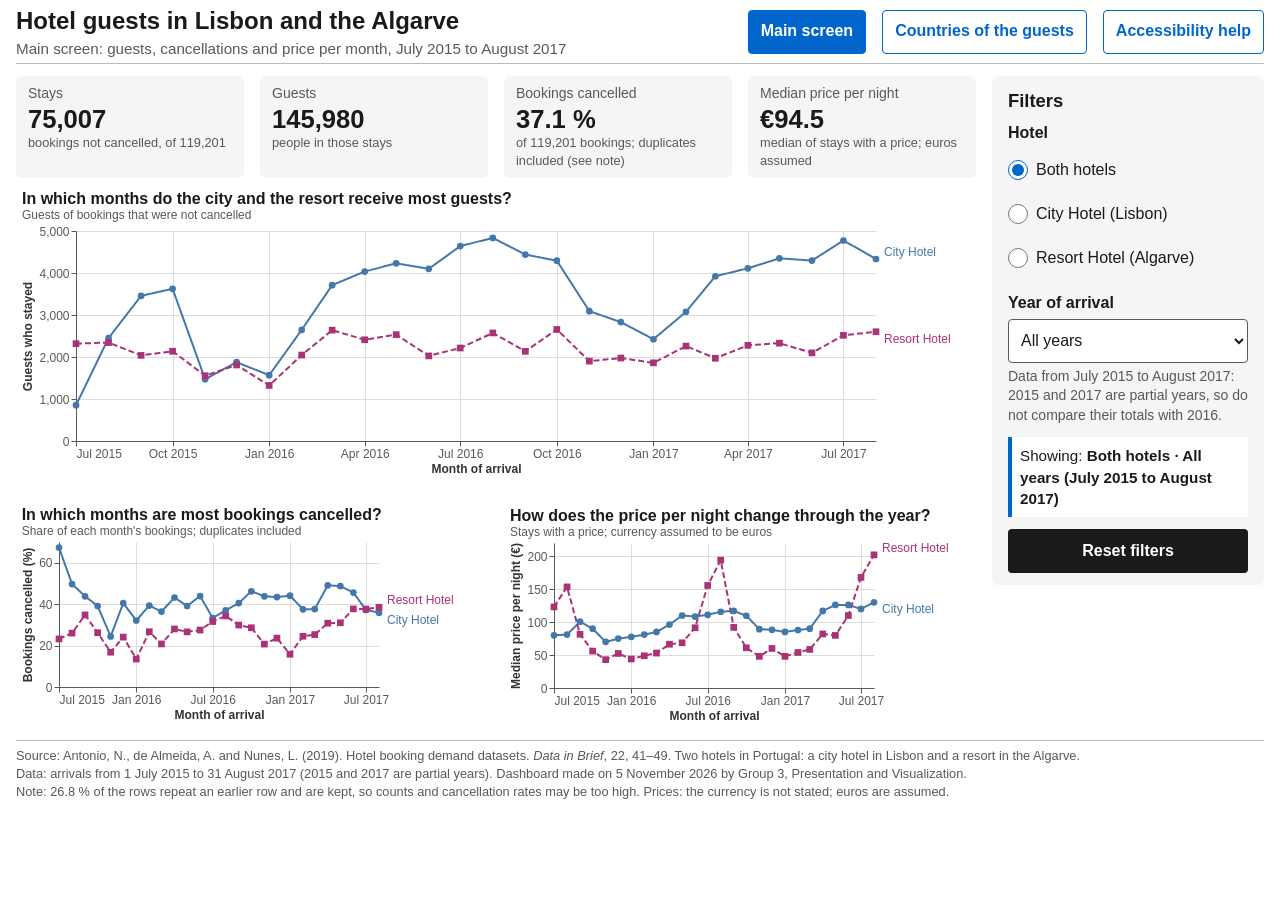
==== Delivery 1/Part 6 - Implementation and Delivery/dashboard/index.html @ 63e3bc4a "Clase 20261105" ====
<!DOCTYPE html>
<html lang="en">
<head>
  <meta charset="utf-8">
  <meta name="viewport" content="width=device-width, initial-scale=1">
  <title>Hotel guests in Lisbon and the Algarve: main screen</title>
  <meta name="description" content="When the city hotel and the resort hotel receive guests, how many bookings are cancelled and how the price changes, July 2015 to August 2017.">
  <link rel="stylesheet" href="dashboard.css">
</head>
<body>
  <a class="skip-link" href="#charts">Skip to the charts</a>
  <a class="skip-link" href="#filters">Skip to the filters</a>

  <div class="page">
    <header class="site-header">
      <div>
        <h1>Hotel guests in Lisbon and the Algarve</h1>
        <p class="subtitle">Main screen: guests, cancellations and price per month, July 2015 to August 2017</p>
      </div>
      <nav aria-label="Dashboard screens">
        <ul>
          <li><a href="index.html" aria-current="page">Main screen</a></li>
          <li><a href="detail.html" id="link-other-screen">Countries of the guests</a></li>
          <li><a href="accessibility.html">Accessibility help</a></li>
        </ul>
      </nav>
    </header>

    <main id="main">
      <section aria-labelledby="kpi-heading">
        <h2 id="kpi-heading" class="sr-only">Key figures for the selected filters</h2>
        <dl class="kpis">
          <div class="kpi">
            <dt>Stays</dt>
            <dd><span class="kpi-value" id="kpi-stays">–</span><span class="kpi-context" id="kpi-stays-context"></span></dd>
          </div>
          <div class="kpi">
            <dt>Guests</dt>
            <dd><span class="kpi-value" id="kpi-guests">–</span><span class="kpi-context" id="kpi-guests-context"></span></dd>
          </div>
          <div class="kpi">
            <dt>Bookings cancelled</dt>
            <dd><span class="kpi-value" id="kpi-cancel">–</span><span class="kpi-context" id="kpi-cancel-context"></span></dd>
          </div>
          <div class="kpi">
            <dt>Median price per night</dt>
            <dd><span class="kpi-value" id="kpi-price">–</span><span class="kpi-context" id="kpi-price-context"></span></dd>
          </div>
        </dl>
      </section>

      <section id="charts" aria-labelledby="charts-heading" tabindex="-1">
        <h2 id="charts-heading" class="sr-only">Charts</h2>
        <div class="chart-grid main-screen">
          <figure class="chart chart-main" aria-labelledby="c1-title" aria-describedby="c1-description">
            <h3 id="c1-title" class="sr-only">In which months do the city and the resort receive most guests?</h3>
            <div id="c1" class="chart-container"></div>
            <figcaption id="c1-description" class="sr-only">Line chart of the number of guests per month in the city hotel and the resort hotel.</figcaption>
          </figure>
          <figure class="chart" aria-labelledby="c2-title" aria-describedby="c2-description">
            <h3 id="c2-title" class="sr-only">In which months are most bookings cancelled?</h3>
            <div id="c2" class="chart-container"></div>
            <figcaption id="c2-description" class="sr-only">Line chart of the percentage of bookings cancelled per month in each hotel.</figcaption>
          </figure>
          <figure class="chart" aria-labelledby="c3-title" aria-describedby="c3-description">
            <h3 id="c3-title" class="sr-only">How does the price per night change through the year?</h3>
            <div id="c3" class="chart-container"></div>
            <figcaption id="c3-description" class="sr-only">Line chart of the median price per night per month in each hotel.</figcaption>
          </figure>
        </div>
      </section>
    </main>

    <aside class="filters" id="filters" aria-labelledby="filters-heading" tabindex="-1">
      <h2 id="filters-heading">Filters</h2>
      <fieldset>
        <legend>Hotel</legend>
        <div class="radio"><input type="radio" id="hotel-both" name="hotel" value="Both" checked><label for="hotel-both">Both hotels</label></div>
        <div class="radio"><input type="radio" id="hotel-city" name="hotel" value="City Hotel"><label for="hotel-city">City Hotel (Lisbon)</label></div>
        <div class="radio"><input type="radio" id="hotel-resort" name="hotel" value="Resort Hotel"><label for="hotel-resort">Resort Hotel (Algarve)</label></div>
      </fieldset>
      <div class="field">
        <label class="field-label" for="year">Year of arrival</label>
        <select id="year" name="year" aria-describedby="year-hint">
          <option value="All" selected>All years</option>
          <option value="2015">2015 (Jul – Dec)</option>
          <option value="2016">2016</option>
          <option value="2017">2017 (Jan – Aug)</option>
        </select>
        <p class="hint" id="year-hint">Data from July 2015 to August 2017: 2015 and 2017 are partial years, so do not compare their totals with 2016.</p>
      </div>
      <p class="active-filters" role="status" aria-live="polite">Showing: <strong id="active-filters-text">Both hotels · All years</strong></p>
      <button type="button" class="button" id="reset-filters">Reset filters</button>
    </aside>

    <footer class="site-footer">
      <p>Source: Antonio, N., de Almeida, A. and Nunes, L. (2019). Hotel booking demand datasets. <i>Data in Brief</i>, 22, 41–49. Two hotels in Portugal: a city hotel in Lisbon and a resort in the Algarve.</p>
      <p>Data: arrivals from 1 July 2015 to 31 August 2017 (2015 and 2017 are partial years). Dashboard made on 5 November 2026 by Group 3, Presentation and Visualization.</p>
      <p>Note: 26.8&nbsp;% of the rows repeat an earlier row and are kept, so counts and cancellation rates may be too high. Prices: the currency is not stated; euros are assumed.</p>
    </footer>
  </div>

  <!-- Data, chart specs and the local copies of the Vega libraries (no internet needed) -->
  <script src="data.js"></script>
  <script src="specs.js"></script>
  <script src="lib/vega-6.2.0.min.js"></script>
  <script src="lib/vega-lite-6.4.1.min.js"></script>
  <script src="lib/vega-embed-7.1.0.min.js"></script>
  <script src="dashboard.js"></script>
  <script>
    startDashboard(['c1', 'c2', 'c3']);
  </script>
</body>
</html>
---- Delivery 1/Part 6 - Implementation and Delivery/dashboard/dashboard.css ----
/* Style of both dashboard screens (index.html and detail.html).
   Layout: the Part 4 grid for a 1280 px screen (KPIs on top, charts on the left, filters on the right).
   Colours: the Part 4 palette; every text colour passes WCAG AA on its background. */

:root {
  --text: #1A1A1A;          /* 17.4:1 on white */
  --text-secondary: #595959; /* 7.0:1 on white, 6.4:1 on the panel grey */
  --focus: #0066CC;         /* 5.6:1 on white */
  --panel: #F5F5F5;
  --line: #BBBBBB;
  --bar: #1F4E79;
  --page-width: 1280px;
}

* { box-sizing: border-box; }

html { font-size: 16px; }

body {
  margin: 0;
  background: #FFFFFF;
  color: var(--text);
  font-family: "Segoe UI", Roboto, "Helvetica Neue", Arial, sans-serif;
  line-height: 1.4;
}

/* Visible only to screen readers (wcag-accessibility skill) */
.sr-only {
  position: absolute; width: 1px; height: 1px; padding: 0; margin: -1px;
  overflow: hidden; clip: rect(0, 0, 0, 0); white-space: nowrap; border: 0;
}

/* Skip links: hidden until they receive the focus */
.skip-link {
  position: absolute; left: 16px; top: -60px; z-index: 100;
  background: var(--text); color: #FFFFFF; padding: 10px 16px; border-radius: 4px;
}
.skip-link:focus { top: 8px; }

/* Visible focus on every control, never removed */
:focus-visible { outline: 3px solid var(--focus); outline-offset: 2px; }

a { color: var(--focus); }

/* ── Page grid (Part 4 layout grid) ───────────────────────────────────────── */
.page {
  max-width: var(--page-width);
  margin: 0 auto;
  display: grid;
  grid-template-columns: minmax(0, 960px) 272px;
  grid-template-areas:
    "header  header"
    "main    filters"
    "footer  footer";
  column-gap: 16px;
  padding: 0 16px;
}

.site-header {
  grid-area: header;
  display: flex; align-items: center; justify-content: space-between; gap: 16px;
  min-height: 64px;
  border-bottom: 1px solid var(--line);
}
.site-header h1 { font-size: 1.5rem; font-weight: 600; margin: 0; }
.site-header .subtitle { margin: 0; color: var(--text-secondary); font-size: 0.95rem; }
.site-header nav ul { list-style: none; margin: 0; padding: 0; display: flex; gap: 16px; }
.site-header nav a {
  display: inline-flex; align-items: center; min-height: 44px; padding: 0 12px;
  border: 1px solid var(--focus); border-radius: 4px; text-decoration: none; font-weight: 600;
}
.site-header nav a[aria-current="page"] { background: var(--focus); color: #FFFFFF; }

main { grid-area: main; min-width: 0; }

/* ── KPIs (at most 4) ──────────────────────────────────────────────────────── */
.kpis {
  display: grid; grid-template-columns: repeat(4, 1fr); gap: 16px;
  margin: 12px 0 8px;
}
.kpi {
  background: var(--panel); border-radius: 6px; padding: 8px 12px; min-height: 84px; margin: 0;
}
.kpi dt { font-size: 0.875rem; color: var(--text-secondary); }
.kpi dd { margin: 0; }
.kpi .kpi-value { display: block; font-size: 1.6rem; font-weight: 600; color: var(--text); line-height: 1.2; }
.kpi .kpi-context { display: block; font-size: 0.8rem; color: var(--text-secondary); }

/* ── Charts ───────────────────────────────────────────────────────────────── */
.chart-grid { display: grid; gap: 16px; }
.chart-grid.main-screen { grid-template-columns: 1fr 1fr; }
.chart-grid.main-screen .chart-main { grid-column: 1 / -1; }
.chart-grid.detail-screen { grid-template-columns: 520px 424px; }

figure.chart { margin: 0; min-width: 0; }
.chart-container { overflow-x: auto; }       /* a chart keeps its size and scrolls if the window is narrower */
.chart-container svg { display: block; }

.show-more {
  grid-column: 1 / -1;
  min-height: 44px; padding: 8px 16px; margin-top: 4px;
  font: inherit; font-weight: 600; color: var(--focus);
  background: #FFFFFF; border: 2px solid var(--focus); border-radius: 4px; cursor: pointer;
}
.more-charts { grid-column: 1 / -1; display: grid; grid-template-columns: 472px 472px; gap: 16px; }
.more-charts .chart-map { grid-column: 1 / -1; }
.more-charts[hidden] { display: none; }   /* the grid display must not override hidden */

/* ── Filters panel ────────────────────────────────────────────────────────── */
.filters {
  grid-area: filters;
  background: var(--panel); border-radius: 6px; padding: 12px 16px; margin: 12px 0;
  align-self: start;
}
.filters h2 { font-size: 1.15rem; margin: 0 0 8px; }
.filters fieldset { border: 0; margin: 0 0 12px; padding: 0; }
.filters legend, .filters label.field-label { font-weight: 600; margin-bottom: 4px; display: block; padding: 0; }
.filters .radio { display: flex; align-items: center; gap: 8px; min-height: 44px; }
.filters input[type="radio"] { width: 20px; height: 20px; margin: 0; accent-color: var(--focus); }
.filters select {
  width: 100%; min-height: 44px; font: inherit; color: var(--text);
  border: 1px solid var(--text-secondary); border-radius: 4px; background: #FFFFFF; padding: 0 8px;
}
.filters .field { margin-bottom: 12px; }
.active-filters { background: #FFFFFF; border-left: 4px solid var(--focus); padding: 8px; margin: 12px 0; font-size: 0.95rem; }
.button {
  display: inline-flex; align-items: center; justify-content: center;
  min-height: 44px; padding: 0 16px; width: 100%;
  font: inherit; font-weight: 600; color: #FFFFFF; background: var(--text);
  border: 0; border-radius: 4px; cursor: pointer;
}
.filters .hint { font-size: 0.875rem; color: var(--text-secondary); margin: 4px 0 0; }

/* ── Footer: source, date and data note ───────────────────────────────────── */
.site-footer {
  grid-area: footer;
  border-top: 1px solid var(--line); margin-top: 8px; padding: 6px 0 12px;
  font-size: 0.8rem; color: var(--text-secondary);
}
.site-footer p { margin: 0; }

/* Narrower windows (200 % zoom, tablets): filters go under the charts, nothing is lost */
@media (max-width: 1279px) {
  .page { grid-template-columns: minmax(0, 1fr); grid-template-areas: "header" "main" "filters" "footer"; }
  .site-header { flex-wrap: wrap; padding: 8px 0; }
  .kpis { grid-template-columns: repeat(2, 1fr); }
  .chart-grid.main-screen, .chart-grid.detail-screen, .more-charts { grid-template-columns: minmax(0, 1fr); }
}

/* Respect the user's wish for less motion (WCAG 2.3.3) */
@media (prefers-reduced-motion: reduce) {
  *, *::before, *::after { animation-duration: 0.01ms !important; transition-duration: 0.01ms !important; scroll-behavior: auto !important; }
}
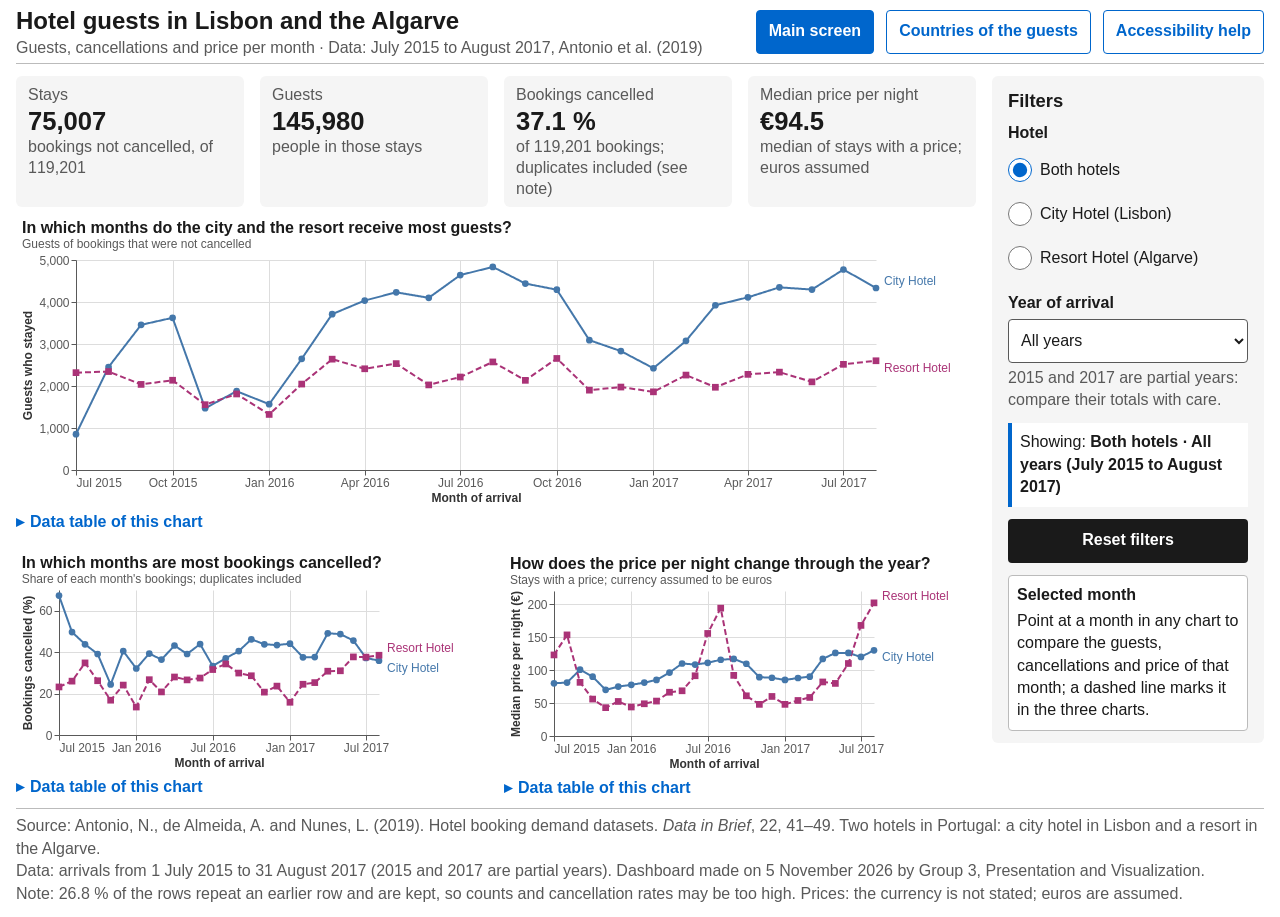
==== commit 5ac1f71b: "Clase 20261106" ====
--- a/Delivery 1/Part 6 - Implementation and Delivery/dashboard/index.html
+++ b/Delivery 1/Part 6 - Implementation and Delivery/dashboard/index.html
@@ -15,7 +15,7 @@
     <header class="site-header">
       <div>
         <h1>Hotel guests in Lisbon and the Algarve</h1>
-        <p class="subtitle">Main screen: guests, cancellations and price per month, July 2015 to August 2017</p>
+        <p class="subtitle">Guests, cancellations and price per month · Data: July 2015 to August 2017, Antonio et al. (2019)</p>
       </div>
       <nav aria-label="Dashboard screens">
         <ul>
@@ -55,17 +55,29 @@
           <figure class="chart chart-main" aria-labelledby="c1-title" aria-describedby="c1-description">
             <h3 id="c1-title" class="sr-only">In which months do the city and the resort receive most guests?</h3>
             <div id="c1" class="chart-container"></div>
-            <figcaption id="c1-description" class="sr-only">Line chart of the number of guests per month in the city hotel and the resort hotel.</figcaption>
+            <details class="data-table">
+              <summary>Data table of this chart</summary>
+              <div id="c1-table"></div>
+            </details>
+            <figcaption id="c1-description" class="sr-only"><span id="c1-short">Line chart of the number of guests per month in the city hotel and the resort hotel.</span> <span id="c1-long"></span></figcaption>
           </figure>
           <figure class="chart" aria-labelledby="c2-title" aria-describedby="c2-description">
             <h3 id="c2-title" class="sr-only">In which months are most bookings cancelled?</h3>
             <div id="c2" class="chart-container"></div>
-            <figcaption id="c2-description" class="sr-only">Line chart of the percentage of bookings cancelled per month in each hotel.</figcaption>
+            <details class="data-table">
+              <summary>Data table of this chart</summary>
+              <div id="c2-table"></div>
+            </details>
+            <figcaption id="c2-description" class="sr-only"><span id="c2-short">Line chart of the percentage of bookings cancelled per month in each hotel.</span> <span id="c2-long"></span></figcaption>
           </figure>
           <figure class="chart" aria-labelledby="c3-title" aria-describedby="c3-description">
             <h3 id="c3-title" class="sr-only">How does the price per night change through the year?</h3>
             <div id="c3" class="chart-container"></div>
-            <figcaption id="c3-description" class="sr-only">Line chart of the median price per night per month in each hotel.</figcaption>
+            <details class="data-table">
+              <summary>Data table of this chart</summary>
+              <div id="c3-table"></div>
+            </details>
+            <figcaption id="c3-description" class="sr-only"><span id="c3-short">Line chart of the median price per night per month in each hotel.</span> <span id="c3-long"></span></figcaption>
           </figure>
         </div>
       </section>
@@ -87,11 +99,19 @@
           <option value="2016">2016</option>
           <option value="2017">2017 (Jan – Aug)</option>
         </select>
-        <p class="hint" id="year-hint">Data from July 2015 to August 2017: 2015 and 2017 are partial years, so do not compare their totals with 2016.</p>
+        <p class="hint" id="year-hint">2015 and 2017 are partial years: compare their totals with care.</p>
       </div>
       <p class="active-filters" role="status" aria-live="polite">Showing: <strong id="active-filters-text">Both hotels · All years</strong></p>
       <button type="button" class="button" id="reset-filters">Reset filters</button>
+      <section class="selection-box" aria-labelledby="month-heading">
+        <h3 id="month-heading">Selected month</h3>
+        <div id="month-details" role="status" aria-live="polite" aria-atomic="true">
+          <p>Point at a month in any chart to compare the guests, cancellations and price of that month; a dashed line marks it in the three charts.</p>
+        </div>
+      </section>
     </aside>
+
+    <div id="announcer" class="sr-only" aria-live="polite" aria-atomic="true"></div>
 
     <footer class="site-footer">
       <p>Source: Antonio, N., de Almeida, A. and Nunes, L. (2019). Hotel booking demand datasets. <i>Data in Brief</i>, 22, 41–49. Two hotels in Portugal: a city hotel in Lisbon and a resort in the Algarve.</p>
--- a/Delivery 1/Part 6 - Implementation and Delivery/dashboard/dashboard.css
+++ b/Delivery 1/Part 6 - Implementation and Delivery/dashboard/dashboard.css
@@ -1,4 +1,5 @@
 /* Style of both dashboard screens (index.html and detail.html).
+   Text: every page text is at least 16 px (1rem), as the Part 4 plan says; chart text is 12 px or more.
    Layout: the Part 4 grid for a 1280 px screen (KPIs on top, charts on the left, filters on the right).
    Colours: the Part 4 palette; every text colour passes WCAG AA on its background. */
 
@@ -63,11 +64,12 @@
   border-bottom: 1px solid var(--line);
 }
 .site-header h1 { font-size: 1.5rem; font-weight: 600; margin: 0; }
-.site-header .subtitle { margin: 0; color: var(--text-secondary); font-size: 0.95rem; }
-.site-header nav ul { list-style: none; margin: 0; padding: 0; display: flex; gap: 16px; }
+.site-header .subtitle { margin: 0; color: var(--text-secondary); font-size: 1rem; }
+.site-header nav { flex: none; }   /* the screen links keep one line; the title block takes the rest */
+.site-header nav ul { list-style: none; margin: 0; padding: 0; display: flex; gap: 12px; }
 .site-header nav a {
   display: inline-flex; align-items: center; min-height: 44px; padding: 0 12px;
-  border: 1px solid var(--focus); border-radius: 4px; text-decoration: none; font-weight: 600;
+  border: 1px solid var(--focus); border-radius: 4px; text-decoration: none; font-weight: 600; white-space: nowrap;
 }
 .site-header nav a[aria-current="page"] { background: var(--focus); color: #FFFFFF; }
 
@@ -81,10 +83,10 @@
 .kpi {
   background: var(--panel); border-radius: 6px; padding: 8px 12px; min-height: 84px; margin: 0;
 }
-.kpi dt { font-size: 0.875rem; color: var(--text-secondary); }
+.kpi dt { font-size: 1rem; color: var(--text-secondary); }
 .kpi dd { margin: 0; }
 .kpi .kpi-value { display: block; font-size: 1.6rem; font-weight: 600; color: var(--text); line-height: 1.2; }
-.kpi .kpi-context { display: block; font-size: 0.8rem; color: var(--text-secondary); }
+.kpi .kpi-context { display: block; font-size: 1rem; line-height: 1.3; color: var(--text-secondary); }
 
 /* ── Charts ───────────────────────────────────────────────────────────────── */
 .chart-grid { display: grid; gap: 16px; }
@@ -93,7 +95,32 @@
 .chart-grid.detail-screen { grid-template-columns: 520px 424px; }
 
 figure.chart { margin: 0; min-width: 0; }
-.chart-container { overflow-x: auto; }       /* a chart keeps its size and scrolls if the window is narrower */
+/* A chart keeps its size and scrolls if the window is narrower; it anchors the focus overlay */
+.chart-container { overflow-x: auto; position: relative; }
+/* vega-embed makes its box inline-block, which would grow with the chart and push the page sideways */
+.chart-container.vega-embed { display: block; width: 100%; max-width: 100%; }
+/* Focus ring of the data marks: an SVG overlay above the chart (wcag skill), never CSS outline on SVG */
+.focus-overlay { position: absolute; top: 0; left: 0; width: 100%; height: 100%; overflow: visible; z-index: 10; pointer-events: none; }
+.chart-container svg [tabindex] { outline: none; }
+/* Value box of the focused mark (keyboard): exact value always visible, Escape hides it */
+#keyboard-value {
+  position: absolute; z-index: 1000; max-width: 320px; pointer-events: none;
+  background: var(--text); color: #FFFFFF; padding: 6px 10px; border-radius: 4px; font-size: 1rem;
+}
+#keyboard-value[hidden] { display: none; }
+
+/* Collapsible data table under each chart (wcag skill: table as alternative) */
+.data-table { margin: 2px 0 0; font-size: 1rem; }
+.data-table summary { cursor: pointer; color: var(--focus); font-weight: 600; min-height: 24px; display: inline-flex; align-items: center; }
+.pattern-defs { position: absolute; width: 0; height: 0; }
+.data-table summary::before { content: "▸"; margin-right: 6px; }      /* the marker is lost with inline-flex */
+.data-table[open] summary::before { content: "▾"; }
+.table-scroll { max-height: 320px; overflow: auto; border: 1px solid var(--line); margin-top: 4px; }
+.data-table table { border-collapse: collapse; width: 100%; }
+.data-table caption { text-align: left; padding: 4px 6px; color: var(--text-secondary); }
+.data-table th, .data-table td { padding: 3px 8px; border-bottom: 1px solid #E6E6E6; text-align: left; font-weight: normal; }
+.data-table thead th { position: sticky; top: 0; background: var(--panel); font-weight: 600; color: var(--text); }
+.data-table .number { text-align: right; font-variant-numeric: tabular-nums; }
 .chart-container svg { display: block; }
 
 .show-more {
@@ -116,26 +143,41 @@
 .filters fieldset { border: 0; margin: 0 0 12px; padding: 0; }
 .filters legend, .filters label.field-label { font-weight: 600; margin-bottom: 4px; display: block; padding: 0; }
 .filters .radio { display: flex; align-items: center; gap: 8px; min-height: 44px; }
-.filters input[type="radio"] { width: 20px; height: 20px; margin: 0; accent-color: var(--focus); }
+.filters input[type="radio"] { width: 24px; height: 24px; margin: 0; accent-color: var(--focus); }   /* WCAG 2.5.8: 24 px */
 .filters select {
   width: 100%; min-height: 44px; font: inherit; color: var(--text);
   border: 1px solid var(--text-secondary); border-radius: 4px; background: #FFFFFF; padding: 0 8px;
 }
 .filters .field { margin-bottom: 12px; }
-.active-filters { background: #FFFFFF; border-left: 4px solid var(--focus); padding: 8px; margin: 12px 0; font-size: 0.95rem; }
+.active-filters { background: #FFFFFF; border-left: 4px solid var(--focus); padding: 8px; margin: 12px 0; font-size: 1rem; }
 .button {
   display: inline-flex; align-items: center; justify-content: center;
   min-height: 44px; padding: 0 16px; width: 100%;
   font: inherit; font-weight: 600; color: #FFFFFF; background: var(--text);
   border: 0; border-radius: 4px; cursor: pointer;
 }
-.filters .hint { font-size: 0.875rem; color: var(--text-secondary); margin: 4px 0 0; }
+.filters .hint { font-size: 1rem; color: var(--text-secondary); margin: 4px 0 0; }
+
+/* Selected month (I5) and selected country (I7): the exact values, always visible next to the charts */
+.selection-box { background: #FFFFFF; border: 1px solid var(--line); border-radius: 4px; padding: 8px; margin: 12px 0 0; }
+.selection-box h3 { font-size: 1rem; margin: 0 0 4px; }
+.selection-box p { margin: 0; font-size: 1rem; }
+.selection-box ul { margin: 4px 0 0; padding-left: 18px; font-size: 1rem; }
+.button-row { display: flex; gap: 8px; margin-top: 8px; }
+.button.secondary { color: var(--focus); background: #FFFFFF; border: 2px solid var(--focus); }
+.button:disabled { color: var(--text-secondary); background: #E6E6E6; border-color: #E6E6E6; cursor: not-allowed; }
+
+/* Sort toggle (I9) under the country bars */
+.sort-toggle { border: 0; margin: 4px 0 0; padding: 0; display: flex; align-items: center; gap: 16px; flex-wrap: wrap; }
+.sort-toggle legend { float: left; font-weight: 600; margin-right: 8px; padding: 0; }
+.sort-toggle .radio { display: flex; align-items: center; gap: 6px; min-height: 44px; }
+.sort-toggle input[type="radio"] { width: 24px; height: 24px; margin: 0; accent-color: var(--focus); }
 
 /* ── Footer: source, date and data note ───────────────────────────────────── */
 .site-footer {
   grid-area: footer;
   border-top: 1px solid var(--line); margin-top: 8px; padding: 6px 0 12px;
-  font-size: 0.8rem; color: var(--text-secondary);
+  font-size: 1rem; color: var(--text-secondary);
 }
 .site-footer p { margin: 0; }
 
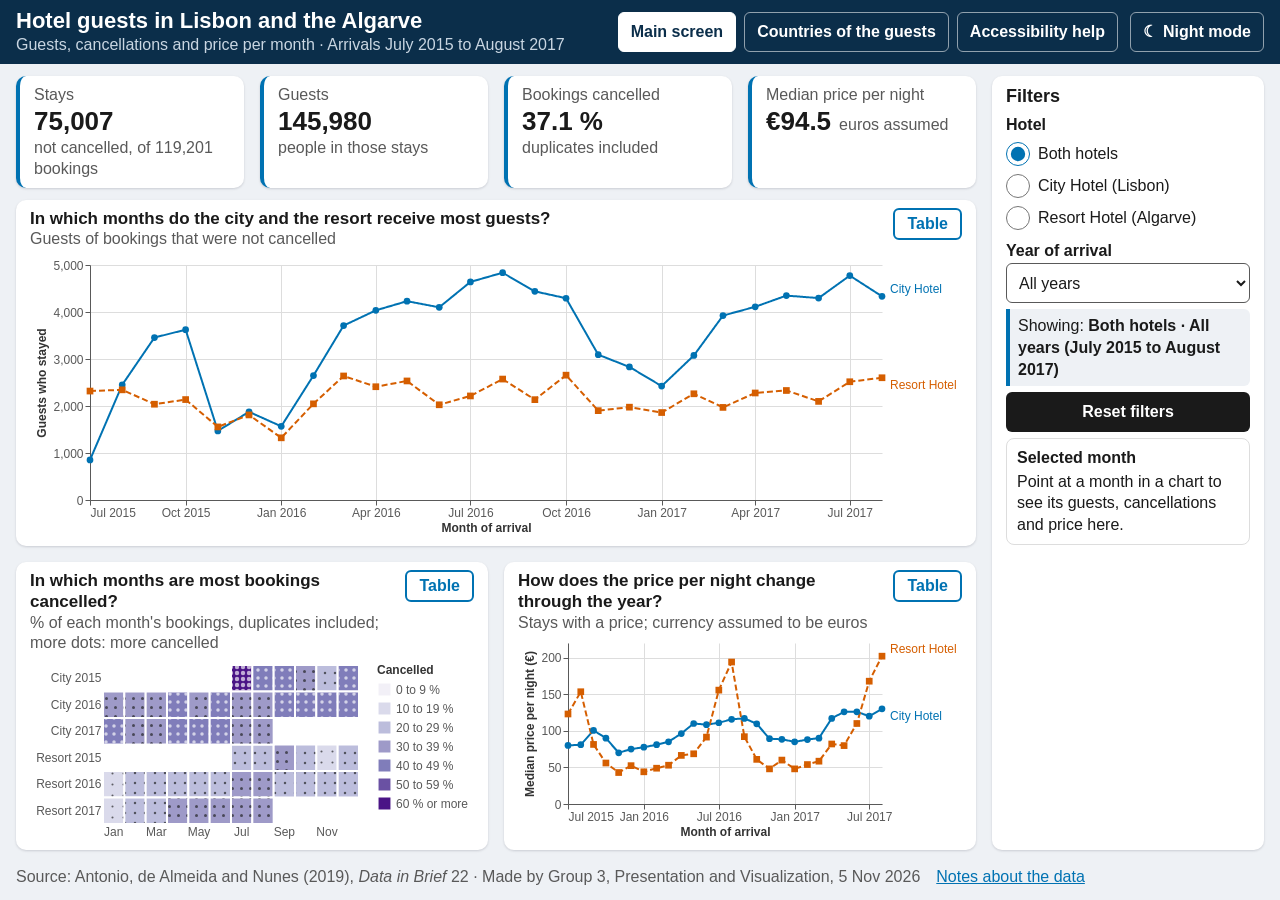
==== commit 07fcb360: "zip file" ====
--- a/Delivery 1/Part 6 - Implementation and Delivery/dashboard/index.html
+++ b/Delivery 1/Part 6 - Implementation and Delivery/dashboard/index.html
@@ -6,6 +6,7 @@
   <title>Hotel guests in Lisbon and the Algarve: main screen</title>
   <meta name="description" content="When the city hotel and the resort hotel receive guests, how many bookings are cancelled and how the price changes, July 2015 to August 2017.">
   <link rel="stylesheet" href="dashboard.css">
+  <script src="theme.js"></script>
 </head>
 <body>
   <a class="skip-link" href="#charts">Skip to the charts</a>
@@ -15,15 +16,18 @@
     <header class="site-header">
       <div>
         <h1>Hotel guests in Lisbon and the Algarve</h1>
-        <p class="subtitle">Guests, cancellations and price per month · Data: July 2015 to August 2017, Antonio et al. (2019)</p>
+        <p class="subtitle">Guests, cancellations and price per month · Arrivals July 2015 to August 2017</p>
       </div>
-      <nav aria-label="Dashboard screens">
-        <ul>
-          <li><a href="index.html" aria-current="page">Main screen</a></li>
-          <li><a href="detail.html" id="link-other-screen">Countries of the guests</a></li>
-          <li><a href="accessibility.html">Accessibility help</a></li>
-        </ul>
-      </nav>
+      <div class="header-tools">
+        <nav aria-label="Dashboard screens">
+          <ul>
+            <li><a href="index.html" aria-current="page">Main screen</a></li>
+            <li><a href="detail.html" id="link-other-screen">Countries of the guests</a></li>
+            <li><a href="accessibility.html">Accessibility help</a></li>
+          </ul>
+        </nav>
+        <button type="button" class="theme-toggle" id="theme-toggle" aria-pressed="false"><span aria-hidden="true">☾</span> Night mode</button>
+      </div>
     </header>
 
     <main id="main">
@@ -49,34 +53,55 @@
         </dl>
       </section>
 
-      <section id="charts" aria-labelledby="charts-heading" tabindex="-1">
+      <section id="charts" aria-labelledby="charts-heading" tabindex="-1" class="chart-section">
         <h2 id="charts-heading" class="sr-only">Charts</h2>
         <div class="chart-grid main-screen">
           <figure class="chart chart-main" aria-labelledby="c1-title" aria-describedby="c1-description">
-            <h3 id="c1-title" class="sr-only">In which months do the city and the resort receive most guests?</h3>
-            <div id="c1" class="chart-container"></div>
-            <details class="data-table">
-              <summary>Data table of this chart</summary>
-              <div id="c1-table"></div>
-            </details>
+            <div class="card-head">
+              <div>
+                <h3 id="c1-title">In which months do the city and the resort receive most guests?</h3>
+                <p class="chart-subtitle" id="c1-subtitle">Guests of bookings that were not cancelled</p>
+              </div>
+              <div class="card-tools">
+                <button type="button" class="tool-button table-toggle" data-charts="c1" aria-pressed="false" aria-controls="c1-table">Table</button>
+              </div>
+            </div>
+            <div class="chart-body">
+              <div id="c1" class="chart-container"></div>
+              <div id="c1-table" class="table-view" hidden></div>
+            </div>
             <figcaption id="c1-description" class="sr-only"><span id="c1-short">Line chart of the number of guests per month in the city hotel and the resort hotel.</span> <span id="c1-long"></span></figcaption>
           </figure>
           <figure class="chart" aria-labelledby="c2-title" aria-describedby="c2-description">
-            <h3 id="c2-title" class="sr-only">In which months are most bookings cancelled?</h3>
-            <div id="c2" class="chart-container"></div>
-            <details class="data-table">
-              <summary>Data table of this chart</summary>
-              <div id="c2-table"></div>
-            </details>
-            <figcaption id="c2-description" class="sr-only"><span id="c2-short">Line chart of the percentage of bookings cancelled per month in each hotel.</span> <span id="c2-long"></span></figcaption>
+            <div class="card-head">
+              <div>
+                <h3 id="c2-title">In which months are most bookings cancelled?</h3>
+                <p class="chart-subtitle" id="c2-subtitle">% of each month's bookings, duplicates included; more dots: more cancelled</p>
+              </div>
+              <div class="card-tools">
+                <button type="button" class="tool-button table-toggle" data-charts="c2" aria-pressed="false" aria-controls="c2-table">Table</button>
+              </div>
+            </div>
+            <div class="chart-body">
+              <div id="c2" class="chart-container"></div>
+              <div id="c2-table" class="table-view" hidden></div>
+            </div>
+            <figcaption id="c2-description" class="sr-only"><span id="c2-short">Calendar heatmap of the percentage of bookings cancelled in each month, one row per hotel and year.</span> <span id="c2-long"></span></figcaption>
           </figure>
           <figure class="chart" aria-labelledby="c3-title" aria-describedby="c3-description">
-            <h3 id="c3-title" class="sr-only">How does the price per night change through the year?</h3>
-            <div id="c3" class="chart-container"></div>
-            <details class="data-table">
-              <summary>Data table of this chart</summary>
-              <div id="c3-table"></div>
-            </details>
+            <div class="card-head">
+              <div>
+                <h3 id="c3-title">How does the price per night change through the year?</h3>
+                <p class="chart-subtitle" id="c3-subtitle">Stays with a price; currency assumed to be euros</p>
+              </div>
+              <div class="card-tools">
+                <button type="button" class="tool-button table-toggle" data-charts="c3" aria-pressed="false" aria-controls="c3-table">Table</button>
+              </div>
+            </div>
+            <div class="chart-body">
+              <div id="c3" class="chart-container"></div>
+              <div id="c3-table" class="table-view" hidden></div>
+            </div>
             <figcaption id="c3-description" class="sr-only"><span id="c3-short">Line chart of the median price per night per month in each hotel.</span> <span id="c3-long"></span></figcaption>
           </figure>
         </div>
@@ -93,20 +118,19 @@
       </fieldset>
       <div class="field">
         <label class="field-label" for="year">Year of arrival</label>
-        <select id="year" name="year" aria-describedby="year-hint">
+        <select id="year" name="year">
           <option value="All" selected>All years</option>
           <option value="2015">2015 (Jul – Dec)</option>
           <option value="2016">2016</option>
           <option value="2017">2017 (Jan – Aug)</option>
         </select>
-        <p class="hint" id="year-hint">2015 and 2017 are partial years: compare their totals with care.</p>
       </div>
       <p class="active-filters" role="status" aria-live="polite">Showing: <strong id="active-filters-text">Both hotels · All years</strong></p>
       <button type="button" class="button" id="reset-filters">Reset filters</button>
       <section class="selection-box" aria-labelledby="month-heading">
         <h3 id="month-heading">Selected month</h3>
         <div id="month-details" role="status" aria-live="polite" aria-atomic="true">
-          <p>Point at a month in any chart to compare the guests, cancellations and price of that month; a dashed line marks it in the three charts.</p>
+          <p>Point at a month in a chart to see its guests, cancellations and price here.</p>
         </div>
       </section>
     </aside>
@@ -114,11 +138,18 @@
     <div id="announcer" class="sr-only" aria-live="polite" aria-atomic="true"></div>
 
     <footer class="site-footer">
-      <p>Source: Antonio, N., de Almeida, A. and Nunes, L. (2019). Hotel booking demand datasets. <i>Data in Brief</i>, 22, 41–49. Two hotels in Portugal: a city hotel in Lisbon and a resort in the Algarve.</p>
-      <p>Data: arrivals from 1 July 2015 to 31 August 2017 (2015 and 2017 are partial years). Dashboard made on 5 November 2026 by Group 3, Presentation and Visualization.</p>
-      <p>Note: 26.8&nbsp;% of the rows repeat an earlier row and are kept, so counts and cancellation rates may be too high. Prices: the currency is not stated; euros are assumed.</p>
+      <p>Source: Antonio, de Almeida and Nunes (2019), <i>Data in Brief</i> 22 · Made by Group 3, Presentation and Visualization, 5 Nov 2026</p>
+      <button type="button" class="link-button" id="open-notes" aria-haspopup="dialog">Notes about the data</button>
     </footer>
   </div>
+
+  <dialog id="notes-dialog" aria-labelledby="notes-heading">
+    <h2 id="notes-heading">Notes about the data</h2>
+    <p>Source: Antonio, N., de Almeida, A. and Nunes, L. (2019). Hotel booking demand datasets. <i>Data in Brief</i>, 22, 41–49. Two hotels in Portugal: a city hotel in Lisbon and a resort in the Algarve.</p>
+    <p>Data: arrivals from 1 July 2015 to 31 August 2017 (2015 and 2017 are partial years).</p>
+    <p>26.8&nbsp;% of the rows repeat an earlier row and are kept, so counts and cancellation rates may be too high. Prices: the currency is not stated; euros are assumed. The country code CN is taken as Canada.</p>
+    <form method="dialog"><button type="submit" class="button">Close</button></form>
+  </dialog>
 
   <!-- Data, chart specs and the local copies of the Vega libraries (no internet needed) -->
   <script src="data.js"></script>
--- a/Delivery 1/Part 6 - Implementation and Delivery/dashboard/dashboard.css
+++ b/Delivery 1/Part 6 - Implementation and Delivery/dashboard/dashboard.css
@@ -1,28 +1,62 @@
 /* Style of both dashboard screens (index.html and detail.html).
-   Text: every page text is at least 16 px (1rem), as the Part 4 plan says; chart text is 12 px or more.
-   Layout: the Part 4 grid for a 1280 px screen (KPIs on top, charts on the left, filters on the right).
-   Colours: the Part 4 palette; every text colour passes WCAG AA on its background. */
+   Layout: the whole screen fits a 16:9 window without scrolling (students' decision when the dashboard was
+   refined): header band, KPIs on top, charts in cards that fill the rest, filters on the right, one footer line.
+   Text: every page text is at least 16 px (1rem), chart text at least 12 px; gaps of 16 px (data-viz skill).
+   Colours: Okabe-Ito for the data, greys for the context; light and night themes, every text colour passes
+   WCAG AA on its background in both. */
 
 :root {
-  --text: #1A1A1A;          /* 17.4:1 on white */
-  --text-secondary: #595959; /* 7.0:1 on white, 6.4:1 on the panel grey */
-  --focus: #0066CC;         /* 5.6:1 on white */
-  --panel: #F5F5F5;
-  --line: #BBBBBB;
-  --bar: #1F4E79;
-  --page-width: 1280px;
+  --bg: #EEF1F5;               /* page background */
+  --card: #FFFFFF;             /* cards: KPIs, charts, filters */
+  --text: #1A1A1A;             /* 17.4:1 on white */
+  --text-secondary: #595959;   /* 7.0:1 on white, 6.2:1 on the page background */
+  --line: #DDDDDD;
+  --accent: #0072B2;           /* Okabe-Ito blue (the City Hotel): links and buttons, 5.2:1 on white */
+  --accent-text: #FFFFFF;
+  --focus: #0066CC;            /* focus outline, 5.6:1 on white */
+  --selected: #009E73;         /* Okabe-Ito bluish green: the selected country */
+  --header-bg: #0B2E4A;        /* header band: white text 14:1 */
+  --header-text: #FFFFFF;
+  --header-text-secondary: #C9D6E2;   /* 9.4:1 on the band */
+  --button-dark: #1A1A1A;
+  --button-dark-text: #FFFFFF;
+  --shadow: 0 1px 3px rgba(16, 24, 40, 0.10), 0 1px 2px rgba(16, 24, 40, 0.06);
+  --radius: 10px;
+  --gap: 16px;
+  color-scheme: light;
+}
+
+/* Night mode: same structure, dark surfaces; the charts get their own night colours (dashboard.js) */
+:root[data-theme="dark"] {
+  --bg: #121212;
+  --card: #1E1E1E;
+  --text: #F2F2F2;             /* 14.9:1 on the cards */
+  --text-secondary: #B3B3B3;   /* 7.9:1 on the cards */
+  --line: #3A3A3A;
+  --accent: #56B4E9;           /* Okabe-Ito sky blue (the City Hotel at night): 7.2:1 on the cards */
+  --accent-text: #0B0B0B;
+  --focus: #56B4E9;
+  --header-bg: #08192A;
+  --header-text: #F2F2F2;
+  --header-text-secondary: #B8C7D6;
+  --button-dark: #F2F2F2;
+  --button-dark-text: #121212;
+  --shadow: 0 1px 3px rgba(0, 0, 0, 0.6);
+  color-scheme: dark;
 }
 
 * { box-sizing: border-box; }
 
 html { font-size: 16px; }
+
+html, body { height: 100%; }
 
 body {
   margin: 0;
-  background: #FFFFFF;
+  background: var(--bg);
   color: var(--text);
   font-family: "Segoe UI", Roboto, "Helvetica Neue", Arial, sans-serif;
-  line-height: 1.4;
+  line-height: 1.35;
 }
 
 /* Visible only to screen readers (wcag-accessibility skill) */
@@ -31,162 +65,222 @@
   overflow: hidden; clip: rect(0, 0, 0, 0); white-space: nowrap; border: 0;
 }
 
+/* The SVG that only holds the stripe pattern takes no room */
+.pattern-defs { position: absolute; width: 0; height: 0; overflow: hidden; }
+
 /* Skip links: hidden until they receive the focus */
 .skip-link {
   position: absolute; left: 16px; top: -60px; z-index: 100;
-  background: var(--text); color: #FFFFFF; padding: 10px 16px; border-radius: 4px;
+  background: var(--button-dark); color: var(--button-dark-text); padding: 10px 16px; border-radius: 4px;
 }
 .skip-link:focus { top: 8px; }
 
 /* Visible focus on every control, never removed */
 :focus-visible { outline: 3px solid var(--focus); outline-offset: 2px; }
 
-a { color: var(--focus); }
-
-/* ── Page grid (Part 4 layout grid) ───────────────────────────────────────── */
+a { color: var(--accent); }
+
+/* ── Page grid: header, main area + filters, footer, all inside the window ───── */
 .page {
-  max-width: var(--page-width);
-  margin: 0 auto;
+  height: 100vh;
+  min-height: 840px;              /* fits without scrolling from 1536 x 864 (full HD at 125 %); smaller windows scroll a little */
   display: grid;
-  grid-template-columns: minmax(0, 960px) 272px;
+  grid-template-columns: minmax(0, 1fr) 272px;
+  grid-template-rows: auto minmax(0, 1fr) auto;
   grid-template-areas:
     "header  header"
     "main    filters"
     "footer  footer";
-  column-gap: 16px;
-  padding: 0 16px;
+  column-gap: var(--gap);
+  row-gap: 12px;
+  padding: 0 var(--gap);
 }
 
 .site-header {
   grid-area: header;
-  display: flex; align-items: center; justify-content: space-between; gap: 16px;
-  min-height: 64px;
-  border-bottom: 1px solid var(--line);
-}
-.site-header h1 { font-size: 1.5rem; font-weight: 600; margin: 0; }
-.site-header .subtitle { margin: 0; color: var(--text-secondary); font-size: 1rem; }
-.site-header nav { flex: none; }   /* the screen links keep one line; the title block takes the rest */
-.site-header nav ul { list-style: none; margin: 0; padding: 0; display: flex; gap: 12px; }
-.site-header nav a {
-  display: inline-flex; align-items: center; min-height: 44px; padding: 0 12px;
-  border: 1px solid var(--focus); border-radius: 4px; text-decoration: none; font-weight: 600; white-space: nowrap;
-}
-.site-header nav a[aria-current="page"] { background: var(--focus); color: #FFFFFF; }
-
-main { grid-area: main; min-width: 0; }
+  margin: 0 calc(-1 * var(--gap));
+  padding: 8px var(--gap);
+  display: flex; align-items: center; justify-content: space-between; gap: var(--gap);
+  background: var(--header-bg); color: var(--header-text);
+}
+.site-header h1 { font-size: 1.375rem; font-weight: 600; margin: 0; line-height: 1.2; }
+.site-header .subtitle { margin: 0; color: var(--header-text-secondary); font-size: 1rem; }
+.header-tools { display: flex; align-items: center; gap: 12px; flex: none; }
+.site-header nav ul { list-style: none; margin: 0; padding: 0; display: flex; gap: 8px; }
+.site-header nav a, .theme-toggle {
+  display: inline-flex; align-items: center; gap: 6px; min-height: 40px; padding: 0 12px;
+  border: 1px solid rgba(255, 255, 255, 0.55); border-radius: 6px; text-decoration: none; font-weight: 600;
+  color: var(--header-text); background: transparent; font: inherit; font-weight: 600; white-space: nowrap; cursor: pointer;
+}
+.site-header nav a[aria-current="page"] { background: var(--header-text); color: var(--header-bg); border-color: var(--header-text); }
+.site-header :focus-visible { outline-color: #FFFFFF; }
+.theme-toggle[aria-pressed="true"] { background: var(--header-text); color: var(--header-bg); }
+
+main { grid-area: main; min-width: 0; min-height: 0; display: grid; grid-template-rows: auto minmax(0, 1fr); row-gap: 12px; }
 
 /* ── KPIs (at most 4) ──────────────────────────────────────────────────────── */
-.kpis {
-  display: grid; grid-template-columns: repeat(4, 1fr); gap: 16px;
-  margin: 12px 0 8px;
-}
+.kpis { display: grid; grid-template-columns: repeat(4, minmax(0, 1fr)); gap: var(--gap); margin: 0; }
 .kpi {
-  background: var(--panel); border-radius: 6px; padding: 8px 12px; min-height: 84px; margin: 0;
-}
-.kpi dt { font-size: 1rem; color: var(--text-secondary); }
-.kpi dd { margin: 0; }
-.kpi .kpi-value { display: block; font-size: 1.6rem; font-weight: 600; color: var(--text); line-height: 1.2; }
-.kpi .kpi-context { display: block; font-size: 1rem; line-height: 1.3; color: var(--text-secondary); }
-
-/* ── Charts ───────────────────────────────────────────────────────────────── */
-.chart-grid { display: grid; gap: 16px; }
-.chart-grid.main-screen { grid-template-columns: 1fr 1fr; }
-.chart-grid.main-screen .chart-main { grid-column: 1 / -1; }
-.chart-grid.detail-screen { grid-template-columns: 520px 424px; }
-
-figure.chart { margin: 0; min-width: 0; }
-/* A chart keeps its size and scrolls if the window is narrower; it anchors the focus overlay */
-.chart-container { overflow-x: auto; position: relative; }
-/* vega-embed makes its box inline-block, which would grow with the chart and push the page sideways */
-.chart-container.vega-embed { display: block; width: 100%; max-width: 100%; }
+  background: var(--card); border-radius: var(--radius); box-shadow: var(--shadow);
+  padding: 8px 14px; margin: 0; border-left: 4px solid var(--accent); min-width: 0;
+}
+.kpi dt { font-size: 1rem; color: var(--text-secondary); white-space: nowrap; overflow: hidden; text-overflow: ellipsis; }
+.kpi dd { margin: 0; display: flex; align-items: baseline; flex-wrap: wrap; column-gap: 8px; }
+.kpi .kpi-value { font-size: 1.625rem; font-weight: 600; color: var(--text); line-height: 1.2; }
+.kpi .kpi-context { font-size: 1rem; color: var(--text-secondary); }
+
+/* ── Chart cards ──────────────────────────────────────────────────────────── */
+.chart-section { min-height: 0; height: 100%; }
+.chart-grid { display: grid; gap: var(--gap); min-height: 0; height: 100%; }
+.chart-grid.main-screen { grid-template-columns: repeat(2, minmax(0, 1fr)); grid-template-rows: minmax(0, 1.2fr) minmax(0, 1fr); }
+.chart-grid.main-screen .chart-main { grid-column: 1 / -1; }      /* C1: the focal point, over 40 % of the chart area */
+.chart-grid.detail-screen { grid-template-columns: repeat(2, minmax(0, 1fr)); grid-template-rows: minmax(0, 1.15fr) minmax(0, 1fr); }
+.chart-grid.detail-screen .chart-wide { grid-column: 1 / -1; }
+
+figure.chart {
+  margin: 0; min-width: 0; min-height: 0;
+  display: flex; flex-direction: column;
+  background: var(--card); border-radius: var(--radius); box-shadow: var(--shadow);
+  padding: 8px 14px 8px;
+  min-height: 210px;               /* a chart never gets too small to read; the page scrolls instead */
+}
+.card-head { display: flex; align-items: flex-start; justify-content: space-between; gap: 12px; }
+.card-head h3 { font-size: 1.0625rem; font-weight: 600; margin: 0; line-height: 1.25; }
+.card-head .chart-subtitle { margin: 0; font-size: 1rem; color: var(--text-secondary); line-height: 1.3; }
+.card-tools { display: flex; align-items: center; gap: 8px; flex: none; }
+.chart-body { position: relative; flex: 1 1 auto; min-height: 0; margin-top: 4px; }
+.chart-body.split { display: grid; grid-template-columns: repeat(2, minmax(0, 1fr)); gap: var(--gap); }
+.chart-body.split > .chart-slot { position: relative; min-height: 0; }
+
+/* A chart fills its box: Vega-Lite reads the size of the container ("container" width and height) */
+.chart-container { position: absolute; inset: 0; }
+.chart-container.vega-embed { display: block; width: 100%; height: 100%; }
+.chart-container svg { display: block; }
+.chart-container[hidden], .table-view[hidden] { display: none; }
+
 /* Focus ring of the data marks: an SVG overlay above the chart (wcag skill), never CSS outline on SVG */
 .focus-overlay { position: absolute; top: 0; left: 0; width: 100%; height: 100%; overflow: visible; z-index: 10; pointer-events: none; }
+.dots-overlay { position: absolute; top: 0; left: 0; width: 100%; height: 100%; overflow: visible; z-index: 5; pointer-events: none; }
 .chart-container svg [tabindex] { outline: none; }
 /* Value box of the focused mark (keyboard): exact value always visible, Escape hides it */
 #keyboard-value {
-  position: absolute; z-index: 1000; max-width: 320px; pointer-events: none;
-  background: var(--text); color: #FFFFFF; padding: 6px 10px; border-radius: 4px; font-size: 1rem;
+  position: absolute; z-index: 1000; max-width: 340px; pointer-events: none;
+  background: var(--button-dark); color: var(--button-dark-text); padding: 6px 10px; border-radius: 6px; font-size: 1rem;
 }
 #keyboard-value[hidden] { display: none; }
 
-/* Collapsible data table under each chart (wcag skill: table as alternative) */
-.data-table { margin: 2px 0 0; font-size: 1rem; }
-.data-table summary { cursor: pointer; color: var(--focus); font-weight: 600; min-height: 24px; display: inline-flex; align-items: center; }
-.pattern-defs { position: absolute; width: 0; height: 0; }
-.data-table summary::before { content: "▸"; margin-right: 6px; }      /* the marker is lost with inline-flex */
-.data-table[open] summary::before { content: "▾"; }
-.table-scroll { max-height: 320px; overflow: auto; border: 1px solid var(--line); margin-top: 4px; }
-.data-table table { border-collapse: collapse; width: 100%; }
-.data-table caption { text-align: left; padding: 4px 6px; color: var(--text-secondary); }
-.data-table th, .data-table td { padding: 3px 8px; border-bottom: 1px solid #E6E6E6; text-align: left; font-weight: normal; }
-.data-table thead th { position: sticky; top: 0; background: var(--panel); font-weight: 600; color: var(--text); }
-.data-table .number { text-align: right; font-variant-numeric: tabular-nums; }
-.chart-container svg { display: block; }
-
-.show-more {
-  grid-column: 1 / -1;
-  min-height: 44px; padding: 8px 16px; margin-top: 4px;
-  font: inherit; font-weight: 600; color: var(--focus);
-  background: #FFFFFF; border: 2px solid var(--focus); border-radius: 4px; cursor: pointer;
-}
-.more-charts { grid-column: 1 / -1; display: grid; grid-template-columns: 472px 472px; gap: 16px; }
-.more-charts .chart-map { grid-column: 1 / -1; }
-.more-charts[hidden] { display: none; }   /* the grid display must not override hidden */
+/* Small buttons of a card: data table, chart or map, play */
+.tool-button, .segmented label {
+  display: inline-flex; align-items: center; justify-content: center; gap: 6px;
+  min-height: 32px; padding: 0 12px; font: inherit; font-size: 1rem; font-weight: 600;
+  color: var(--accent); background: var(--card); border: 2px solid var(--accent); border-radius: 6px; cursor: pointer;
+}
+.tool-button[aria-pressed="true"] { background: var(--accent); color: var(--accent-text); }
+.segmented { display: inline-flex; border: 0; margin: 0; padding: 0; }
+.segmented input { position: absolute; opacity: 0; width: 1px; height: 1px; }
+.segmented label { border-radius: 0; }
+.segmented label:first-of-type { border-radius: 6px 0 0 6px; }
+.segmented label:last-of-type { border-radius: 0 6px 6px 0; border-left-width: 0; }
+.segmented input:checked + label { background: var(--accent); color: var(--accent-text); }
+.segmented input:focus-visible + label { outline: 3px solid var(--focus); outline-offset: 2px; }
+
+/* Data table shown in the place of the chart (wcag skill: table as alternative) */
+.table-view { position: absolute; inset: 0; overflow: auto; border: 1px solid var(--line); border-radius: 6px; }
+.table-view table { border-collapse: collapse; width: 100%; font-size: 1rem; }
+.table-view caption { text-align: left; padding: 4px 8px; color: var(--text-secondary); }
+.table-view th, .table-view td { padding: 3px 8px; border-bottom: 1px solid var(--line); text-align: left; font-weight: normal; }
+.table-view thead th { position: sticky; top: 0; background: var(--card); font-weight: 600; color: var(--text); }
+.table-view .number { text-align: right; font-variant-numeric: tabular-nums; }
+
+/* Play controls of the animated chart (C9) */
+.player { display: flex; align-items: center; gap: 12px; margin-top: 4px; }
+.player label { font-weight: 600; }
+.player input[type="range"] { flex: 1; min-width: 80px; height: 24px; accent-color: var(--accent); }
+.player output { min-width: 6.5em; font-weight: 600; }
 
 /* ── Filters panel ────────────────────────────────────────────────────────── */
 .filters {
-  grid-area: filters;
-  background: var(--panel); border-radius: 6px; padding: 12px 16px; margin: 12px 0;
-  align-self: start;
-}
-.filters h2 { font-size: 1.15rem; margin: 0 0 8px; }
-.filters fieldset { border: 0; margin: 0 0 12px; padding: 0; }
-.filters legend, .filters label.field-label { font-weight: 600; margin-bottom: 4px; display: block; padding: 0; }
-.filters .radio { display: flex; align-items: center; gap: 8px; min-height: 44px; }
-.filters input[type="radio"] { width: 24px; height: 24px; margin: 0; accent-color: var(--focus); }   /* WCAG 2.5.8: 24 px */
+  grid-area: filters; min-height: 0; overflow: auto;
+  background: var(--card); border-radius: var(--radius); box-shadow: var(--shadow);
+  padding: 8px 14px; display: flex; flex-direction: column; gap: 6px;    /* compact: fits 1536 x 864 with a country selected */
+}
+.filters h2 { font-size: 1.125rem; margin: 0; }
+.filters fieldset { border: 0; margin: 0; padding: 0; }
+.filters legend, .filters label.field-label { font-weight: 600; margin-bottom: 2px; display: block; padding: 0; }
+.filters .radio { display: flex; align-items: center; gap: 8px; min-height: 32px; }
+.filters input[type="radio"] { width: 24px; height: 24px; margin: 0; accent-color: var(--accent); }   /* WCAG 2.5.8: 24 px */
 .filters select {
-  width: 100%; min-height: 44px; font: inherit; color: var(--text);
-  border: 1px solid var(--text-secondary); border-radius: 4px; background: #FFFFFF; padding: 0 8px;
-}
-.filters .field { margin-bottom: 12px; }
-.active-filters { background: #FFFFFF; border-left: 4px solid var(--focus); padding: 8px; margin: 12px 0; font-size: 1rem; }
+  width: 100%; min-height: 40px; font: inherit; color: var(--text);
+  border: 1px solid var(--text-secondary); border-radius: 6px; background: var(--card); padding: 0 8px;
+}
+.active-filters { background: var(--bg); border-left: 4px solid var(--accent); padding: 6px 8px; margin: 0; font-size: 1rem; border-radius: 0 6px 6px 0; }
 .button {
   display: inline-flex; align-items: center; justify-content: center;
-  min-height: 44px; padding: 0 16px; width: 100%;
-  font: inherit; font-weight: 600; color: #FFFFFF; background: var(--text);
-  border: 0; border-radius: 4px; cursor: pointer;
-}
-.filters .hint { font-size: 1rem; color: var(--text-secondary); margin: 4px 0 0; }
+  min-height: 40px; padding: 0 16px; width: 100%;
+  font: inherit; font-weight: 600; color: var(--button-dark-text); background: var(--button-dark);
+  border: 0; border-radius: 6px; cursor: pointer;
+}
+.hint { font-size: 1rem; color: var(--text-secondary); margin: 0; }
 
 /* Selected month (I5) and selected country (I7): the exact values, always visible next to the charts */
-.selection-box { background: #FFFFFF; border: 1px solid var(--line); border-radius: 4px; padding: 8px; margin: 12px 0 0; }
-.selection-box h3 { font-size: 1rem; margin: 0 0 4px; }
+.selection-box { border: 1px solid var(--line); border-radius: 8px; padding: 8px 10px; margin: 0; }
+.selection-box h3 { font-size: 1rem; margin: 0 0 2px; }
 .selection-box p { margin: 0; font-size: 1rem; }
-.selection-box ul { margin: 4px 0 0; padding-left: 18px; font-size: 1rem; }
-.button-row { display: flex; gap: 8px; margin-top: 8px; }
-.button.secondary { color: var(--focus); background: #FFFFFF; border: 2px solid var(--focus); }
-.button:disabled { color: var(--text-secondary); background: #E6E6E6; border-color: #E6E6E6; cursor: not-allowed; }
-
-/* Sort toggle (I9) under the country bars */
-.sort-toggle { border: 0; margin: 4px 0 0; padding: 0; display: flex; align-items: center; gap: 16px; flex-wrap: wrap; }
-.sort-toggle legend { float: left; font-weight: 600; margin-right: 8px; padding: 0; }
-.sort-toggle .radio { display: flex; align-items: center; gap: 6px; min-height: 44px; }
-.sort-toggle input[type="radio"] { width: 24px; height: 24px; margin: 0; accent-color: var(--focus); }
-
-/* ── Footer: source, date and data note ───────────────────────────────────── */
+.selection-box ul { margin: 2px 0 0; padding-left: 18px; font-size: 1rem; }
+.selection-box.country { border-left: 4px solid var(--selected); }
+.button-row { display: flex; gap: 8px; margin-top: 6px; }
+.button.secondary { color: var(--accent); background: var(--card); border: 2px solid var(--accent); }
+.button.no-country { margin-top: 6px; }
+.country-select { width: 100%; min-height: 40px; font: inherit; color: var(--text); border: 1px solid var(--text-secondary);
+  border-radius: 6px; background: var(--card); padding: 0 8px; margin: 2px 0 6px; }
+/* Custom country list: a point on the right marks the countries that never get a bubble in C9 */
+.country-select[role="combobox"] { display: flex; align-items: center; gap: 6px; cursor: pointer; user-select: none; box-sizing: border-box; }
+.country-select .combo-value { flex: 1; min-width: 0; overflow: hidden; text-overflow: ellipsis; white-space: nowrap; }
+.country-select .combo-arrow { color: var(--text-secondary); }
+.no-bubble-mark { color: var(--text-secondary); font-size: 0.875rem; }
+.country-popup { position: fixed; z-index: 50; background: var(--card); color: var(--text); border: 1px solid var(--text-secondary);
+  border-radius: 6px; box-shadow: var(--shadow); display: flex; flex-direction: column; }
+.country-popup[hidden] { display: none; }
+.country-popup [role="listbox"] { overflow-y: auto; flex: 1; min-height: 0; padding: 4px 0; }
+.country-popup .group-label { font-weight: 600; font-size: 0.875rem; color: var(--text-secondary); padding: 6px 10px 2px; }
+.country-popup [role="option"] { display: flex; align-items: center; gap: 8px; min-height: 32px; padding: 0 10px 0 18px; cursor: pointer; }
+.country-popup [role="option"] .option-name { flex: 1; }
+.country-popup [role="option"][aria-selected="true"] { font-weight: 600; }
+.country-popup [role="option"].active { background: var(--accent); color: var(--accent-text); }
+.country-popup [role="option"].active .no-bubble-mark { color: var(--accent-text); }
+.country-popup [role="option"]:hover:not(.active) { background: var(--bg); }
+.combo-legend { margin: 0; padding: 6px 10px; border-top: 1px solid var(--line); font-size: 0.875rem; color: var(--text-secondary); }
+.button:disabled { color: var(--text-secondary); background: var(--bg); border-color: var(--line); cursor: not-allowed; }
+
+/* Sort toggle (I9) in the head of the country card */
+.sort-toggle { border: 0; margin: 0; padding: 0; display: flex; align-items: center; gap: 12px; flex-wrap: wrap; }
+.sort-toggle legend { float: left; font-weight: 600; margin-right: 4px; padding: 0; }
+.sort-toggle .radio { display: flex; align-items: center; gap: 6px; min-height: 32px; }
+.sort-toggle input[type="radio"] { width: 24px; height: 24px; margin: 0; accent-color: var(--accent); }
+
+/* ── Footer: source and date in one line; the data notes open in a dialog ──── */
 .site-footer {
-  grid-area: footer;
-  border-top: 1px solid var(--line); margin-top: 8px; padding: 6px 0 12px;
-  font-size: 1rem; color: var(--text-secondary);
+  grid-area: footer; display: flex; flex-wrap: wrap; align-items: center; column-gap: 16px;
+  padding: 0 0 8px; font-size: 1rem; color: var(--text-secondary);
 }
 .site-footer p { margin: 0; }
-
-/* Narrower windows (200 % zoom, tablets): filters go under the charts, nothing is lost */
-@media (max-width: 1279px) {
-  .page { grid-template-columns: minmax(0, 1fr); grid-template-areas: "header" "main" "filters" "footer"; }
-  .site-header { flex-wrap: wrap; padding: 8px 0; }
-  .kpis { grid-template-columns: repeat(2, 1fr); }
-  .chart-grid.main-screen, .chart-grid.detail-screen, .more-charts { grid-template-columns: minmax(0, 1fr); }
+.link-button { font: inherit; color: var(--accent); background: none; border: 0; padding: 4px 0; text-decoration: underline; cursor: pointer; min-height: 24px; }
+dialog { max-width: 640px; border: 0; border-radius: var(--radius); padding: 16px 20px; background: var(--card); color: var(--text); box-shadow: 0 10px 30px rgba(0, 0, 0, 0.35); }
+dialog::backdrop { background: rgba(0, 0, 0, 0.45); }
+dialog h2 { margin-top: 0; font-size: 1.25rem; }
+
+/* Narrower or lower windows (200 % zoom, tablets, small screens): one column that scrolls, nothing is lost */
+@media (max-width: 1100px), (max-height: 560px) {
+  .page { height: auto; min-height: 0; grid-template-columns: minmax(0, 1fr); grid-template-rows: auto auto auto auto;
+          grid-template-areas: "header" "main" "filters" "footer"; }
+  .site-header { flex-wrap: wrap; }
+  .kpis { grid-template-columns: repeat(2, minmax(0, 1fr)); }
+  .chart-grid.main-screen, .chart-grid.detail-screen { grid-template-columns: minmax(0, 1fr); grid-template-rows: none; }
+  .chart-section, .chart-grid { height: auto; }
+  .chart-grid figure.chart { height: 360px; }
+  .chart-body.split { grid-template-columns: minmax(0, 1fr); }
+  .chart-grid figure.chart.chart-wide { height: 640px; }
+  .filters { overflow: visible; }
 }
 
 /* Respect the user's wish for less motion (WCAG 2.3.3) */
